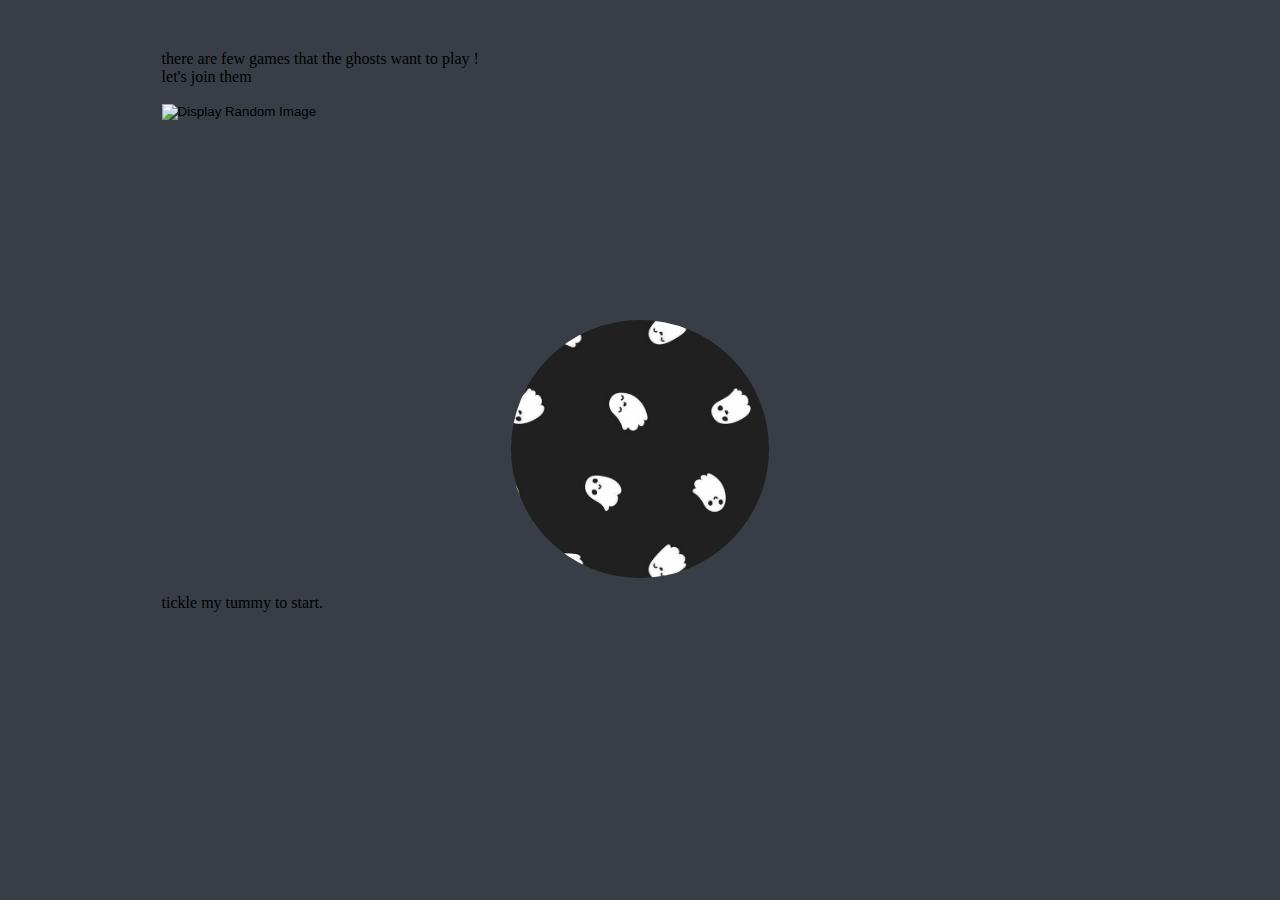
==== problems.html @ 0818697f "initial commit" ====
<!DOCTYPE html>
<html lang="en">

<head>
    <meta charset="UTF-8">
    <meta http-equiv="X-UA-Compatible" content="IE=edge">
    <meta name="viewport" content="width=device-width, initial-scale=1.0">
    <title>Problem statement1</title>
    <link rel="stylesheet" href="index.html">
    <link rel="stylesheet" href="style.css">
    <link href="https://fonts.googleapis.com/css?family=Indie+Flower|Lobster" rel="stylesheet">
</head>

<body>

    <p> there are few games that the ghosts want to play !
        <br>
        let's join them
    </p>


<input type="image" onclick="displayImg()" value="Display Random Image">
<img class="randomGhost" src="imgs/many ghosts2.jpeg" name="ghost" style="size: 30%;" />



    <p>tickle my tummy to start.</p>
    <script src="newJscript.js"></script>

</body>

</html>
---- style.css ----
body {
    background-color: #393E46;
    padding: 2% 12% ;
}

h1 {
    text-align: center;
    margin: 30px;
    font-family: 'Lobster', cursive;
    text-shadow: 5px 0 #232931;
    font-size: 15rem;
    color: #4ECCA3;
}

#ghost {
    margin-left: auto;
    margin-right: auto;
    border-radius: 50%;
    width: 27%;
    margin-top: 300px;
    cursor: pointer;
}

#ghost:hover {
    box-shadow: 30px 40px 20px rgba(31, 31, 31, 0.75);
}

.para {
    font-family: 'Indie Flower',
        cursive;
    color: white;
    text-align: center;
    margin: 300px;
    font-size: 6rem;
}

.ghost1{
    display: flex;
    float: left;
}


.ghost2{
    display: flex;
    float: right;
}

.randomGhost {
    display: block;
    margin-left: auto;
    margin-right: auto;
    width: 27%;
    margin-top: 200px;
    border-radius: 50%;
    cursor: pointer;

}
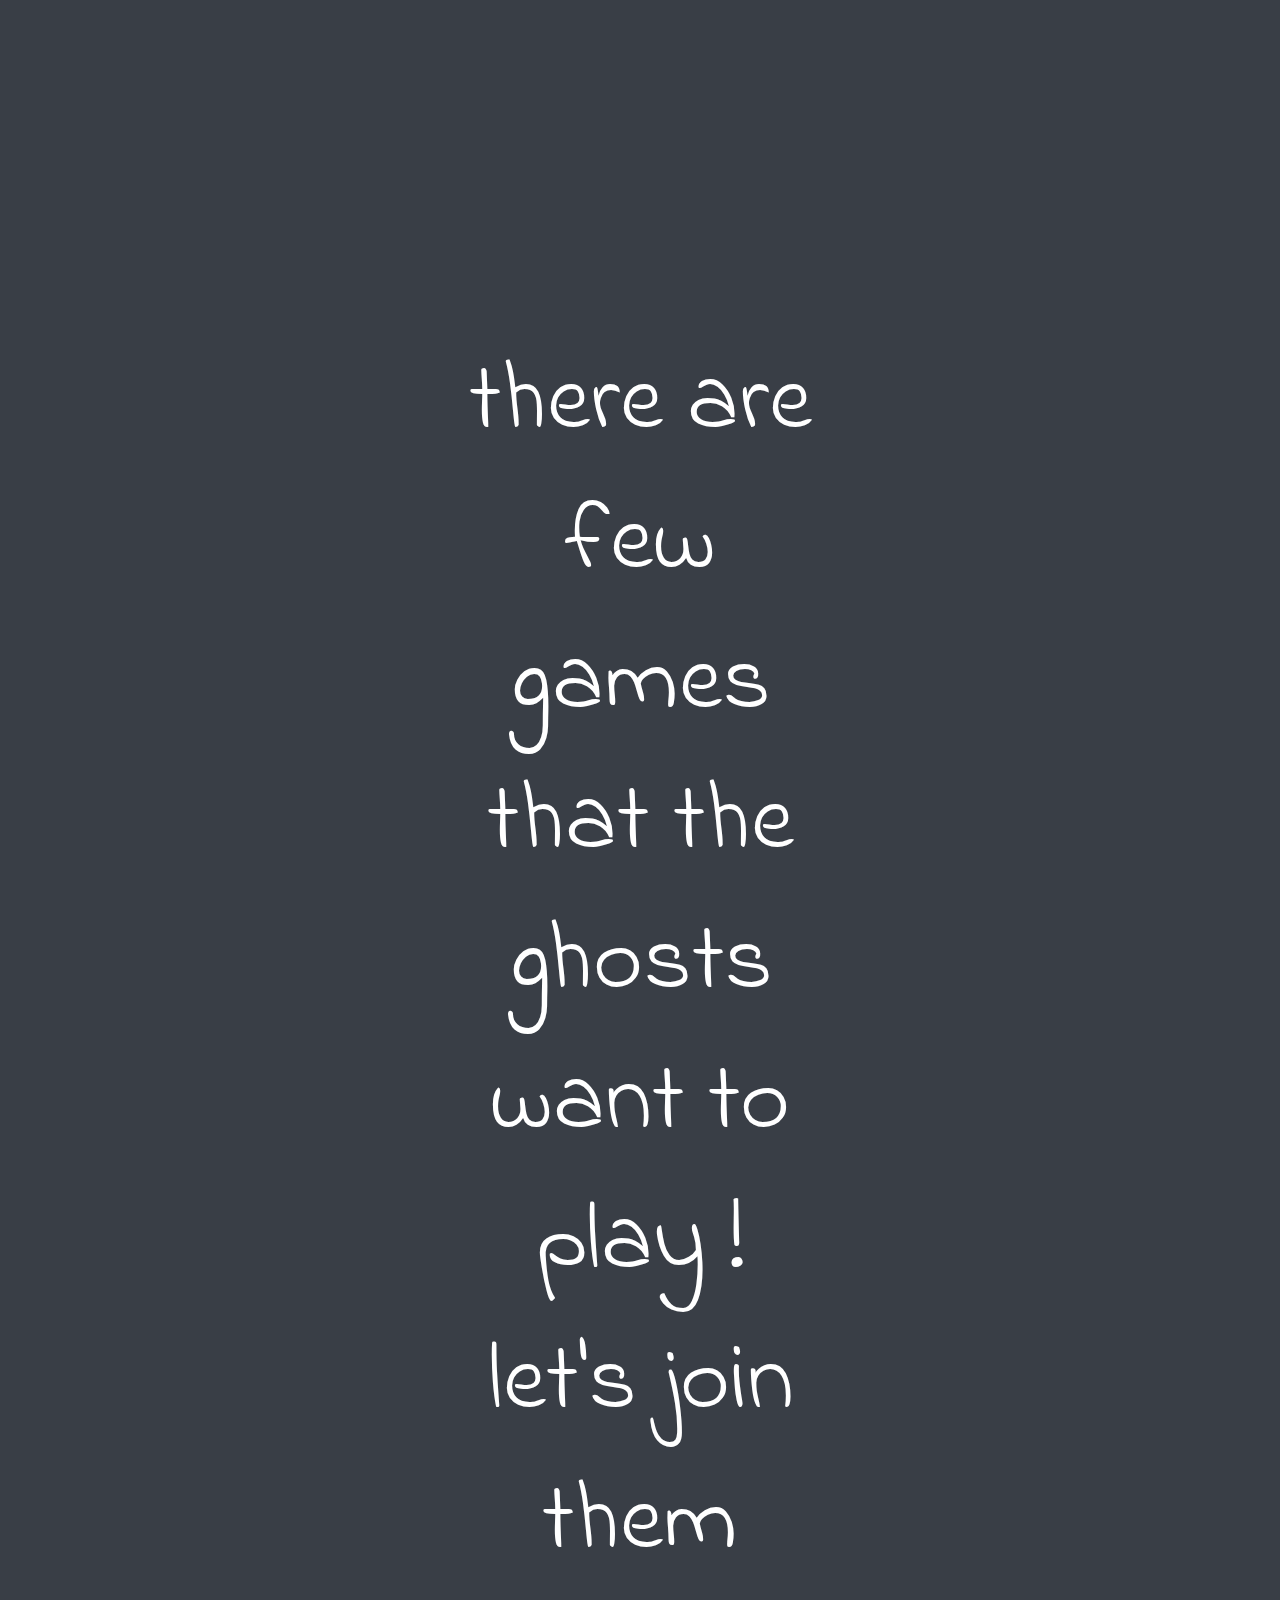
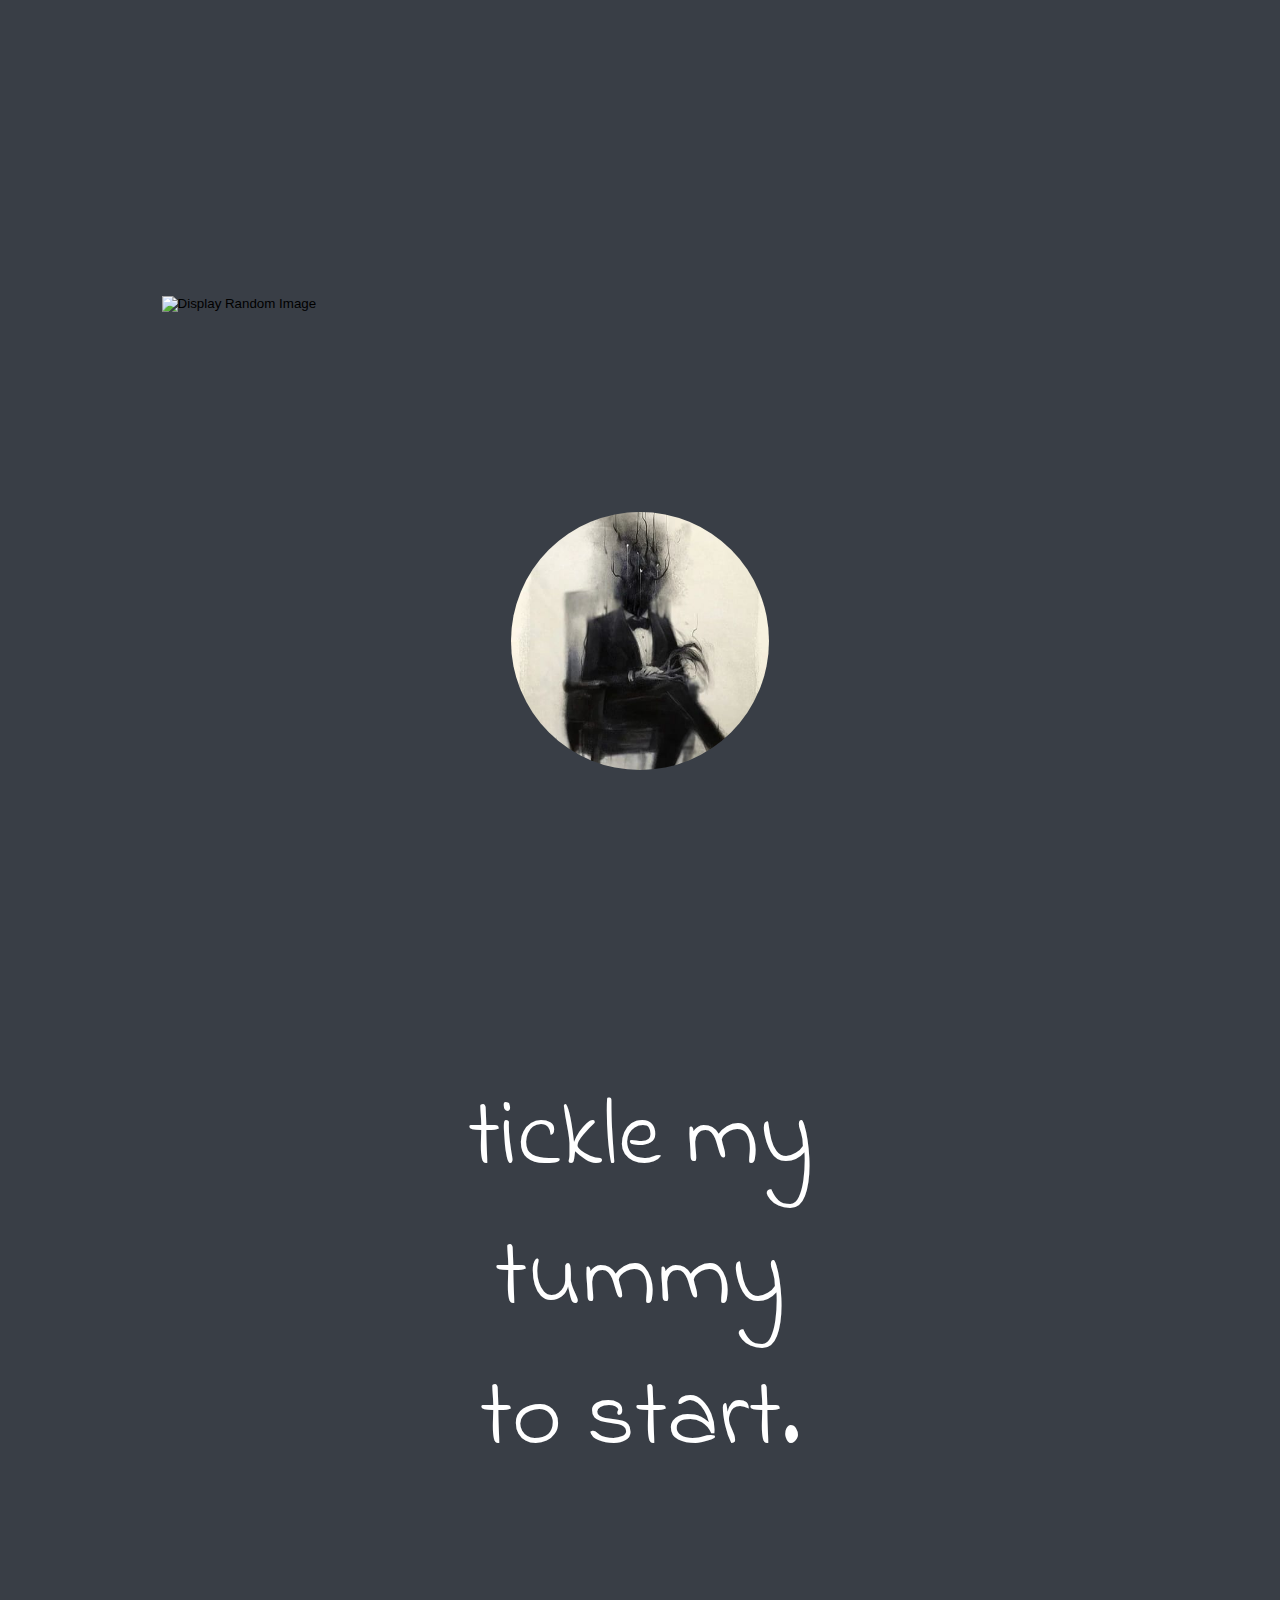
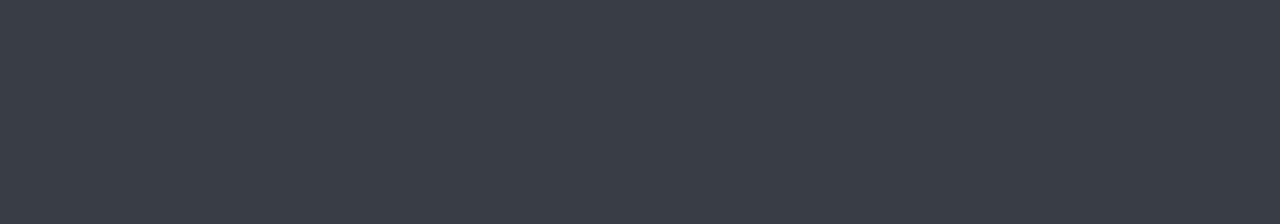
==== commit 1c0c318d: "added README.md" ====
--- a/problems.html
+++ b/problems.html
@@ -11,9 +11,9 @@
     <link href="https://fonts.googleapis.com/css?family=Indie+Flower|Lobster" rel="stylesheet">
 </head>
 
-<body>
+<body onload="a()">
 
-    <p> there are few games that the ghosts want to play !
+    <p class="para"> there are few games that the ghosts want to play !
         <br>
         let's join them
     </p>
@@ -24,7 +24,7 @@
 
 
 
-    <p>tickle my tummy to start.</p>
+    <p class="para">tickle my tummy to start.</p>
     <script src="newJscript.js"></script>
 
 </body>
--- a/style.css
+++ b/style.css
@@ -54,4 +54,14 @@
     border-radius: 50%;
     cursor: pointer;
 
+}
+
+.bigTitle{
+    position: relative;
+    font-size: 15rem;
+    color: #4ECCA3;
+        font-family: 'Lobster',
+        cursive;
+        text-shadow: 5px 0 #232931;
+text-align: center;
 }